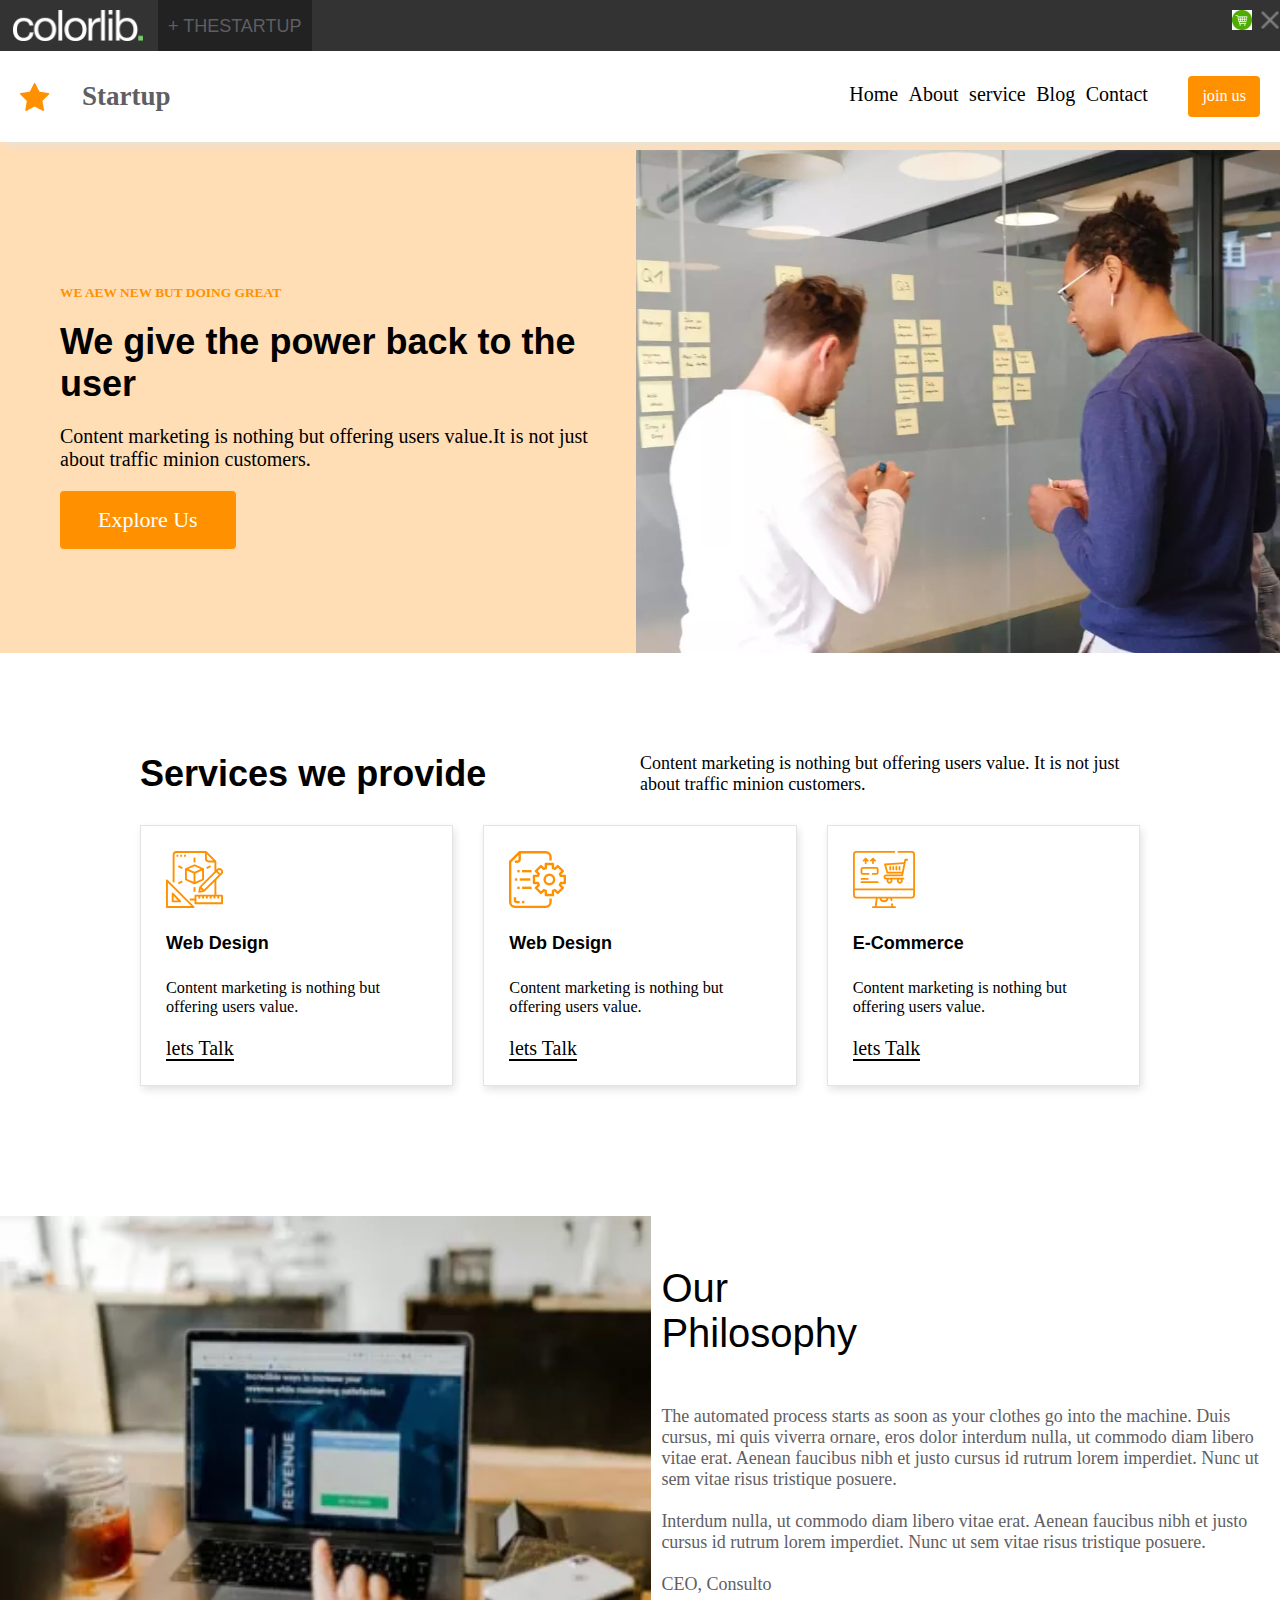
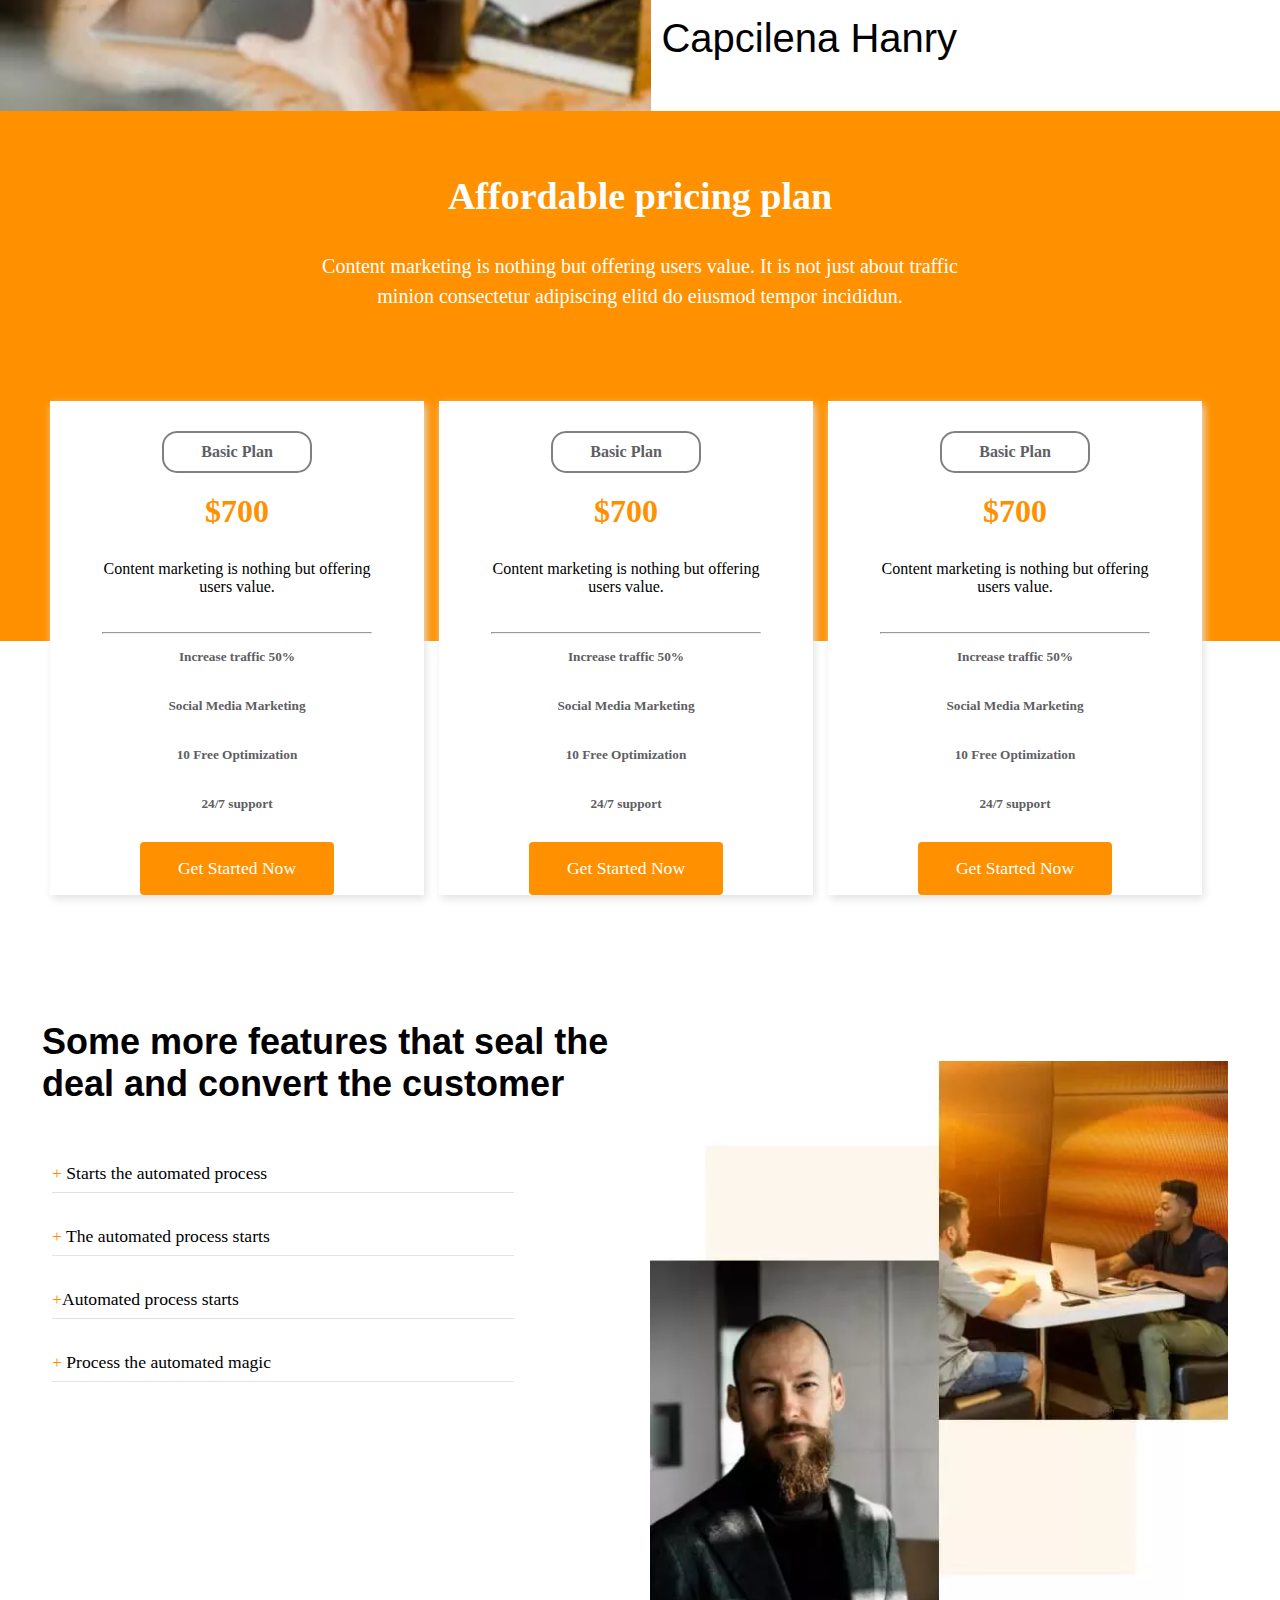
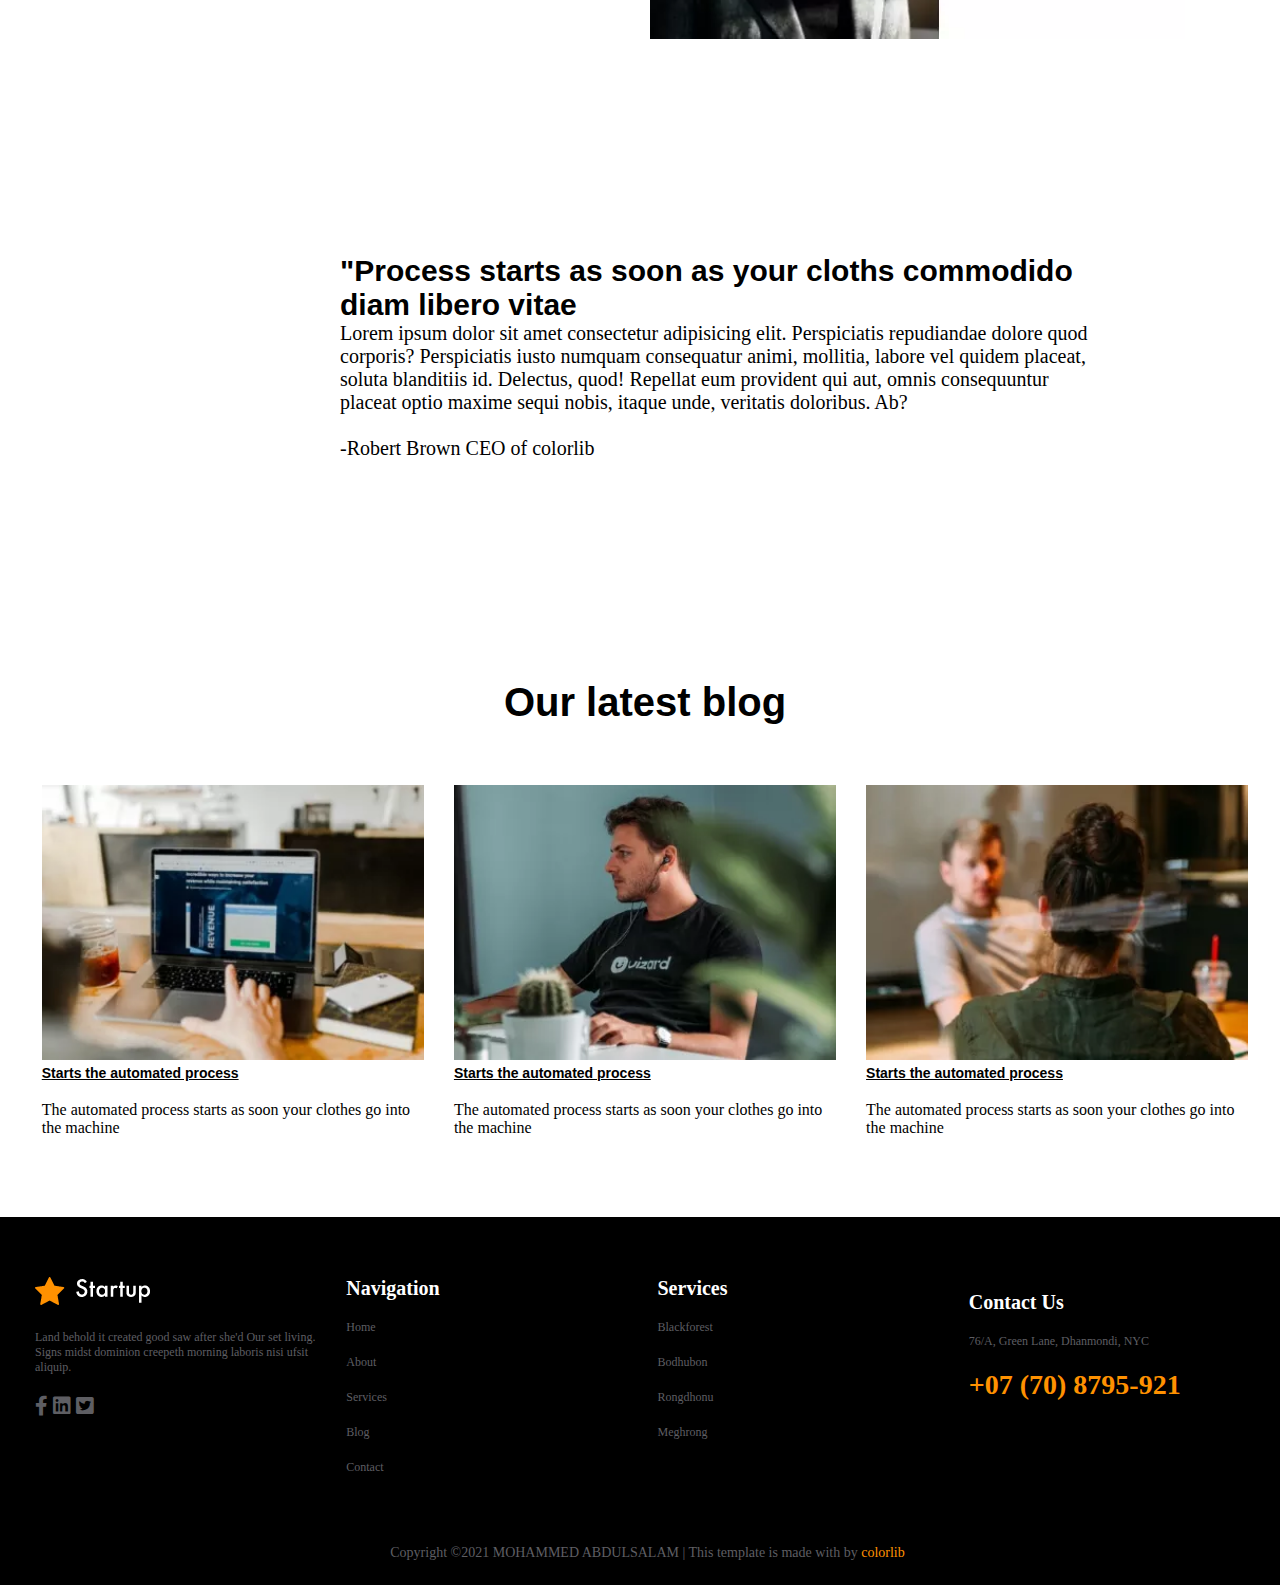
==== index.html @ 3157c99e "Add files via upload" ====
<!DOCTYPE html>
<html lang="en">
<head>
    <meta charset="UTF-8">
    <meta name="viewport" content="width=device-width, initial-scale=1.0">
    <link rel="stylesheet" href="https://cdnjs.cloudflare.com/ajax/libs/font-awesome/4.7.0/css/font-awesome.min.css">

   <link rel="stylesheet" href="https://cdnjs.cloudflare.com/ajax/libs/font-awesome/5.15.3/css/all.min.css" />
    <link rel="stylesheet" href="style.css">
    <link rel="stylesheet" href="style2.css">
    <link rel="stylesheet" href="style3.css">
    <link rel="stylesheet" href="style4.css">
    <title>colorlib</title>
</head>
<body>
    <nav>
        <div class="nav-1">
            <div class="colourlib flex">
                <img src="./colourlib.webp" width="30%" alt="">
                <div class="startup">
                    <a href="#">+  THESTARTUP</a>
                </div>
            </div>

            <div class="exit-div">
                <div class="shop">
                    <img src="./cart3.png" width="20px" alt="">
                </div>
                <div class="exit">
                    <img src="./icon-close.png" alt="">
                </div>
            </div>
        </div>
        <div class="nav-2">
            <div class="star-nav">
                <div class="star-nav-logo">
                    <img src="./star.webp" alt="">
                    <h2>Startup</h2>
                </div>
                <div>
                    <ul>
                        <li><a href="#home">Home</a></li>
                        <li><a href="#about">About</a></li>
                        <li><a href="#service">service</a></li>
                        <li><a href="#blog">Blog</a></li>
                        <li><a href="#contact">Contact</a></li>
                        <li><a href="#" class="button">join us</a></li>
                    </ul>
                </div>

            </div>
            
        </div>
        <div class="menu-flex">
            <div></div>
            <div class="menu">
                <div class="menu-nav"><h4>MENU</h4></div>
                <div class="logo-menu">
                    <div></div>
                    <div></div>
                    <div></div>
                </div>
            </div>
        </div>
    </nav>
    <section id="home">
        <div class="welcome">
            <div class="welcome-text">
                <h6>WE AEW NEW BUT DOING GREAT</h6>
                <div> 
                    <h3>We give the power back to the user</h3>
                    <p>Content marketing is nothing but offering users value.It is not just about traffic minion customers.</p>
                    <a href="#" class="button">Explore Us</a>
                </div>
            </div>
            <div class="welcome-img">
                <img src="./the first guy img.webp" width="100%" alt="img">
            </div>
        </div>
    </section>

    <section id="service">
        <div class="service-text flex">
            <h3>Services we provide</h3>
            <p>Content marketing is nothing but offering users value. It is not just about traffic minion customers.</p>
        </div>
        <div class="service grid">
            <div class="service-grid-item">
                <img src="./services1.svg" alt="">
                <h3>Web Design</h3>
                <p>Content marketing is nothing but offering users value.</p>
                <a href="#" class="grid-button">
                    lets Talk
                </a>
            </div>
            <div class="service-grid-item">
                <img src="./services2.svg" alt="">
                <h3>Web Design</h3>
                <p>Content marketing is nothing but offering users value.</p>
                <a href="#" class="grid-button">
                    lets Talk
                </a>
            </div>
            <div class="service-grid-item">
                <img src="./services3.svg" alt="">
                <h3>E-Commerce</h3>
                <p>Content marketing is nothing but offering users value.</p>
                <a href="#" class="grid-button">
                    lets Talk
                </a>
            </div>
        </div>
    </section>
    <div class="ourp">
        <div class="ourp">
            <img src="./philosophy.webp" alt="ourp pic">
        </div>
        <div class="ourp-text">
            <h3>Our <br> Philosophy</h3>
            <p>The automated process starts as soon as your clothes go into the machine. Duis cursus, mi quis viverra ornare, eros dolor interdum nulla, ut commodo diam libero vitae erat. Aenean faucibus nibh et justo cursus id rutrum lorem imperdiet. Nunc ut sem vitae risus tristique posuere.
            <br>
            <br>
            Interdum nulla, ut commodo diam libero vitae erat. Aenean faucibus nibh et justo cursus id rutrum lorem imperdiet. Nunc ut sem vitae risus tristique posuere.
            <br>
            <br>
            CEO, Consulto
            <br>
            <br>
            </p>
            <h3>Capcilena Hanry</h3>
        </div>
    </div>
    <div class="affordable">
        <div class="affordable-text">
            <h4>
                Affordable pricing plan
            </h4>
            <p>
                Content marketing is nothing but offering users value. It is not just about traffic minion consectetur adipiscing elitd do eiusmod tempor incididun.
            </p>
        </div>

        <div class="basicplan-absolute">
        
            <div class="basicplan">
                <div class="basicplan-text">
                    
                    <h4>Basic Plan</h4>
                    <h1>$700</h1>
                    <p>Content marketing is nothing but offering users value.</p>
                    <br>
                    <br>
                    <hr>
                    <h5>Increase traffic 50%</h5>
                    <br>
                    <h5>Social Media Marketing</h5>
                    <br>
                    <h5>10 Free Optimization</h5>
                    <br>
                    <h5>24/7 support</h5>
                    <a href="" class="basicplan-button">Get Started Now</a>
                </div>
            </div>
            <div class="basicplan">
                <div class="basicplan-text">
                    
                    <h4>Basic Plan</h4>
                    <h1>$700</h1>
                    <p>Content marketing is nothing but offering users value.</p>
                    <br>
                    <br>
                    <hr>
                    <h5>Increase traffic 50%</h5>
                    <br>
                    <h5>Social Media Marketing</h5>
                    <br>
                    <h5>10 Free Optimization</h5>
                    <br>
                    <h5>24/7 support</h5>
                    <a href="" class="basicplan-button">Get Started Now</a>
                </div>
            </div>
            <div class="basicplan">
                <div class="basicplan-text">
                    
                    <h4>Basic Plan</h4>
                    <h1>$700</h1>
                    <p>Content marketing is nothing but offering users value.</p>
                    <br>
                    <br>
                    <hr>
                    <h5>Increase traffic 50%</h5>
                    <br>
                    <h5>Social Media Marketing</h5>
                    <br>
                    <h5>10 Free Optimization</h5>
                    <br>
                    <h5>24/7 support</h5>
                    <a href="" class="basicplan-button">Get Started Now</a>
                </div>
            </div>
        </div>
    </div>
    <div class="feat">

        <div class="feat-text">
            <h3>Some more features that seal the deal and convert the customer</h3>
            <div class="a">
                
                <a href=""><span>+</span> Starts the automated process</a>
                <br>
                <a href=""><span>+</span> The automated process starts</a>
                <br>
                <a href=""><span>+</span>Automated process starts</a>
                <br>
                <a href=""><span>+</span> Process the automated magic</a>

            </div>
        </div>

        <div class="feat-img">
            <img src="./xabout2.jpg.pagespeed.ic.M38VMlRxNJ.webp" width="100%" alt="">
        </div>
    </div>
    <div class="background-img">
        <div class="background-img-text">

            <div>
                <h3>"Process starts as soon as your cloths commodido diam libero vitae</h3>
                <p>Lorem ipsum dolor sit amet consectetur adipisicing elit. Perspiciatis repudiandae dolore quod corporis? Perspiciatis iusto numquam consequatur animi, mollitia, labore vel quidem placeat, soluta blanditiis id. Delectus, quod! Repellat eum provident qui aut, omnis consequuntur placeat optio maxime sequi nobis, itaque unde, veritatis doloribus. Ab?</p>
                <br>
                <p>-Robert Brown CEO of colorlib</p>
            </div>
        </div>
    </div>
    <section id="blog">
        <div class="blog-text">
            <h3>Our latest blog</h3>
        </div>
        
        
        <div class="blog-contain">
            <div class="blog-contain-text">
                <div class="blog-contain-img">
                    <img src="./philosophy.webp" width="100%" alt="">
                </div>
                <h3>Starts the automated process</h3>
                <p>The automated process starts as soon your clothes go into the machine </p>
              
            </div>
            <div class="blog-img-text-2">
                <div class="blog-contain-img">
                    <img src="./guy on laptop.webp" width="100%" alt="">
                </div> 
                <h3>Starts the automated process</h3>
                <p>The automated process starts as soon your clothes go into the machine </p>
            </div>
            <div class="blog-img-text-3">
                <img src="./guy and girl having a conversation.webp" width="100%" alt="">
                <h3>Starts the automated process</h3>
                <p>The automated process starts as soon your clothes go into the machine </p>
                
            </div>
        </div>
    </section>
    <footer id="contact">
        <div class="footer-div  gridd">
            <div class="footer-div-text">
                <img src="./star.webp" alt="">
                <p>Land behold it created good saw after she'd Our set living. Signs midst dominion creepeth morning laboris nisi ufsit aliquip.</p>
                <div class="icons flex">
                    <i class="fab fa-facebook-f"></i>
                    <i class="fab fa-linkedin"></i>
                    <i class="fab fa-twitter-square"></i>
                </div>
            </div>
            <div class="navigation">
                <h5>Navigation</h5>
                <p>Home</p>
                <p>About</p>
                <p>Services</p>
                <p>Blog</p>
                <p>Contact</p>
            </div>
            <div class="servicee">
                <h5>Services</h5>
                <p>Blackforest</p>
                <p>Bodhubon</p>                    <p>Rongdhonu</p>
                <p>Meghrong</p>
            </div>
            <div class="contact">
                <h5>Contact Us</h5>
                <p>76/A, Green Lane, Dhanmondi, NYC</p>
                <h4>+07 (70) 8795-921</h4>
            </div>
        </div>
        <div class="copyright">
            <p>Copyright ©2021 MOHAMMED ABDULSALAM | This template is made with  by <span>colorlib</span></p>
        </div>
      
    </footer>
</body>
</html>
---- style.css ----
*{
    box-sizing: border-box;
    margin: 0;
}

/*variable*/
:root{
    --primary:#FF9100;
    --secondary:#5E5E63 ;
    
    /**/
}

/*reset*/

ul{
    margin: 0;
    padding: 0;
    list-style-type: none;
}

li{
     display: none;
     
}


body,p,a{
    font-size: 17px;
    margin: 0;
    padding: 0;
    padding: 0;
    text-decoration: none;
}

/*base style*/

.button,.basicplan-button{
    font-size: 1.3em;
    background-color: var(--primary);
    border: 2px solid var(--primary);
    border-radius: 4px;
    color: #FFFFFF;
    display: inline-block;
    padding: 8px 16px;
}


.grid-button{
    background-color: none;
    border-bottom: 2px solid black;
}

/*font*/
h1,h2,h4,h5{
    color: var(--secondary);
    font-weight: bold;
}


h1{
    color: var(--primary);
    margin: 20px 0;
}

h3{
    font-size: 1.3em;
    font-family: "Josefin Sans",sans-serif;
    font-weight: bold;
    color: #000;
    font-style: normal;
}

h6{
    color: var(--primary);
}




nav{
    position: fixed;
    width: 100%;
    z-index: 100;
    
}

.nav-1 .flex .startup{
    display: none;
}

.nav-1 .flex{
    margin: 0px 8px;
}

nav{
    box-shadow: 4px 8px 8px #E3E3E3;
}


.nav-1{
    background-color: #333333;
    display: flex;
    justify-content: space-between;

}

.nav-1 .flex img{
    margin:8px 5px;
    width: 130px;
}

.exit-div{
    display: flex;
    margin-top: 10px;
}

.exit-div .exit{
    margin-left: 8px;
}

.star-nav{
    display: flex;
    justify-content: space-between;
    margin-bottom: -6px;
    padding: 9px 6px;
}

.star-nav-logo{
    display: flex;
}

.star-nav-logo h2{
    margin-left: -3em;
}


.nav-2{
    background-color: white;
}



.menu-flex{
    display: flex;
    justify-content: space-between;
    background-color:#4C4C4C;
    padding: 10px 0;
}

.menu{
    display: flex;
    background-color: black;
    padding: 10px;
}

.menu-nav h4,.logo-menu{
    color: white;
}


.logo-menu div{
    background-color: white;
    margin: 4px 8px;
    width: 20px;
    padding: 1px 0;

}


/*HOMEEEE*/
#home{
    padding-top: 140px;
    background-color: #FFDDB5;
}


.welcome{
    padding: 40px 0 100px 40px ;
    
}

.welcome-text{
    width: 80%;
}

.welcome-text div{
    width: 100%;
    margin: auto;
}


@keyframes swipe{
    from{
        transform: translateY(100px);
    }
    to{
        transform: translateY(0);
    }
}


@keyframes swipee{
    from{
        transform: translateY(180px);
    }
    to{
        transform: translateY(0);
    }
}


@keyframes swipeee{
    from{
        transform: translateY(180px);
    }
    to{
        transform: translateY(0);
    }
}


.welcome-text h3{
    animation-name: swipe;
    animation-duration: 1s;
    animation-timing-function: ease-out;
}


.welcome-text p{
    animation-name: swipee;
    animation-duration: 1s;
    animation-delay: 0.2s;
    animation-timing-function: ease-out;
    animation-fill-mode: backwards;
    margin-top: 20px;
}

.welcome-text div a{
    animation-name: swipeee;
    animation-duration: 2s;
    animation-delay: 0.3s;
    animation-timing-function: ease-out;
    animation-fill-mode: backwards;
}


.welcome-text h6{
    margin-bottom: 0;
}

.welcome-text h3 ,.welcome-text p,.welcome-text a{
    margin-top: 20px;
}


.welcome img{
    display: none;
   
}




/*SERVICEEEE*/
#service{
    width: 95%;
    margin: auto;
    padding: 70px 0;
}

.service-text p{
    margin-top: 25px;
}

.service{
    display: grid;
    grid-template-columns: 1fr;
    gap: 30px;
    margin: 30px 0;
}

.service-grid-item{
    padding: 25px;
    box-shadow: 2px 4px 8px #E3E3E3;
}

.service-grid-item img{
    margin-bottom: 0;
}

.service-grid-item h3{
    margin-top: 20px;
}




span{
    color: var(--primary);
}

.service-grid-item h3:hover{
    color: var(--primary);
    cursor: pointer;
    width: 50%;
}

.service-grid-item p{
    margin-top: 25px;
    margin-bottom: 20px;
}

.grid-button {
    margin-top: 25px;
    cursor: pointer;
}


.grid-button:hover{
    color: var(--primary);
    border-color: var(--primary);
    font-size: 23px;
}





/*philosopyyyy*/

.ourp{
    width:100%;
}

.ourp img{
    width: 100%;
}

.ourp-text{
    padding: 50px 10px;
}

.ourp-text h3{
    margin-bottom: 0;

}

.ourp-text p{
    font-size: 0.9em;
    margin-top: 50px;
    color: var(--secondary);
}


/*Affordableeee*/

.affordable{
    position: relative;
    width: 100%;
}

.affordable-text{
    color: white;
    background-color: var(--primary);
    padding: 70px 10px 350px 10px;
    margin-bottom:1400px;
}

.affordable-text h4{
    color: white;
    margin-bottom: 0;
    font-size: 1.3em;
}

.affordable-text p{
    font-size: 1em;
    margin-top: 25px;
}


.basicplan-absolute{
    position: absolute;
    top: 250px;
    display: grid;
    grid-template-columns: 1fr;
    gap: 70px;
    width: 100%;
}

hr{
    width: 90%;
    margin: auto;
}

.basicplan{
    background-color: white;
    width: 97%;
    margin: auto;
    box-shadow: 2px 4px 8px #E3E3E3;
}

.basicplan-text{
    width: 90%;
    margin: auto;
    text-align: center;
}

.basicplan-text h4{
    padding: 5px 0;
    border: 2px solid gray;
    border-radius: 15px;
    width: 40%;
    margin: auto;
    margin-top: 30px;
}

.basicplan-text h2,.basicplan-text p{
    margin-top: 30px;
}

.basicplan-text h5{
    margin-top: 15px;
}

.basicplan-text a{
    margin-top: 30px;
}

/*Featttttt*/


.feat{
    font-size: 1em;
}


.feat-text{

    width: 95%;
    margin: auto;
}

.feat-text .a{
    font-size: 1.1em;
}







.a{
    display: grid;
    grid-template-columns: 1fr;
    margin-top: 50px;
}

.a a{
    box-shadow: 0.2px 1px 0.6px #E3E3E3;
    color: black;
    width: 90%;
    margin: 0 10px;
    padding: 8px 0;
}


.a a:hover{
    color: var(--primary);
    font-size: 0.7em;
    cursor: pointer;
}
.feat-img{
    margin: 50px 0;
}


/*backgroundddd*/



.background-img{
    background-image: url("./philosophy.webp");
    background-attachment: fixed;
    background-repeat: no-repeat;
    background-position: center;
    background-size: cover;
    padding: 30px 20px 40px 30px;
}


.background-img-text{
    background-color: #FFFFFF;
    padding: 30px 20px 40px 10px;
    overflow-x: hidden;
}

.background-img-text div{
    animation-name: background;
    animation-duration: 6s;
    animation-iteration-count: infinite;
    animation-timing-function: linear;
}


@keyframes background{
    from{
        transform: translateX(600px);
    }
    to{
        transform: translateX(-600px);
    }
}



/*blogggg*/
#blog{
    padding: 30px 0 0 10px;
}

.blog-text{
    margin: 30px 0;
}

.blog-contain{
    width: 90%;
    margin: auto;
}

.blog-contain-text{
    margin: 20px 0;
}

.blog-contain-text h3{
    text-decoration: underline;
}

.blog-contain-text p{
    margin: 20px 0;
}
.blog-img-text-2 ,.blog-img-text-3{
    display: none;
}



/*footerrrr*/

footer{
    background-color: black;
    color: var(--secondary);
    padding: 50px 20px 10px 15px;
}

.navigation h5,.servicee h5,.contact h5{
    margin: 40px 0;
    color: white;
    font-size: 1.1em;
}

.footer-div p{
    margin: 30px 0;
}

.navigation p,.servicee p,.contact p,.contact,.copyright{
    margin: 14px 0;
}

.contact h4{
    font-size: 1.4em;
    color: var(--primary);
}

.copyright p{
    font-size: 0.8em;
    text-align: center;
}

.copyright span{
    color: var(--primary);
}
---- style2.css ----
/*Tablet screennnn  (585px)*/
@media screen and (min-width:585px){
    
    *{
        box-sizing: border-box;
        margin: 0;
    }
    
    /*variable*/
    :root{
        --primary:#FF9100;
        --secondary: #5E5E63;
    }
    
    /*reset*/
    body,p,a{
        font-size: 22px;
    }
    
    /*base style*/
    
    .button,.basicplan-button{
        font-size: 0.9em;
        padding: 14px 36px;
    }
    
    .nav-1 .flex .startup{
        display: unset;
        width: 100%;
        padding: 14px 10px;
        align-items: center;
        font-weight: lighter;
        background-color: #222222;
        height: 100%;
        margin-left: 10px;
    }

    .nav-1 .flex .startup a{
        font-family: 'Open Sans',sans-serif;
        color: var(--secondary);
        font-size: 18px;
    }



    .nav-1 .flex{
        display: flex;
        justify-content: space-around;
        align-items: center;
    }




    nav{
        position: fixed;
        width: 100%;
        z-index: 100;
        
    }
    
    
    .nav-1{
        display: flex;
        justify-content: space-between;
    }
    
    .nav-1 img{
        width: 25%;
    }
    
    .star-nav{
    display: flex;
    margin-bottom: -6px;
    padding: 9px 6px;
    }

    .star-nav h2{
    margin-left: -2em;
    }
    
    .exit-div{
        display: flex;
        margin-top: 10px;
    }
    
    .exit-div .exit{
        margin-left: 16px;
    }

    .exit-div .shop img,.exit-div .exit img{
        width: 20px;
    }
    
    .nav-2{
        background-color: white;
    }
    
    
    
    .menu-flex{
        display: flex;
        justify-content: space-between;
        background-color: #4C4C4C;
        padding: 10px 0;
    }
    
    .menu{
        display: flex;
        background-color: black;
        padding: 10px;
    }
    
    .menu-nav h4,.logo-menu{
        color: white;
    }
    
    
    .logo-menu div{
        background-color: white;
        margin: 4px 8px;
        width: 20px;
        padding: 1px 0;
    }
    
    
    /*HOMEEEE*/
    
    #home{
        padding-top: 180px;
    }
    
    
    .welcome{
        padding: 40px 0 100px 40px ;
        
    }
    
    .welcome-text{
        width: 80%;
        margin: auto;
    }
    
    .welcome-text h6{
        margin-bottom: 0;
    }
    
    .welcome-text h3 ,.welcome-text p,.welcome-text a{
        margin-top: 20px;
    }
    
    .welcome-text p{
        margin-top: 20px;
    }
    
    .welcome img{
        display: none;
    }
    
    
    
    
    /*SERVICEEEE*/
    #service{
        font-size: 0.9em;
        width: 88%;
        margin: auto;
        padding: 70px 0;
    }
    
    .service-text p{
        margin-top: 25px;
    }
    
    .service{
        display: grid;
        grid-template-columns: 1fr 1fr;
        margin: 30px 0;
    }
    
    .service-grid-item{
        padding: 10px;
        border: 0.9px solid #E3E3E3;
    }
    
    .service-grid-item img{
        margin-bottom: 0;
    }
    
    .service-grid-item h3{
        font-size: 1em;
        margin-top: 20px;
    }
    
    .service-grid-item p{
        font-size: 0.9em;
        margin-top: 25px;
        margin-bottom: 20px;
    }
    
    .grid-button {
        margin-top: 25px;
    }
    
    
    /*philosopyyyy*/
    
    .ourp{
        width:100%;
    }
    
    .ourp img{
        width: 100%;
    }
    
    .ourp-text{
        padding: 50px 20px;
    }
    
    .ourp-text p{
        font-size: 0.9em;
       
    }
    
    
    /*Affordableeee*/
    .affordable-text{
        text-align: center;
        padding: 70px 40px 350px 40px;
        margin-bottom:1430px;
    }
    
    .affordable-text h4{

        font-size: 1.3em;
    }
    
    .affordable-text p{
        font-size: 1em;
        margin-top: 25px;
    }
    
    
    
    hr{
        width: 90%;
        margin: auto;
    }
    
    .basicplan-absolute{
        left: 35px;
        display: grid;
        grid-template-columns: 1fr;
        width: 80%;
        
    }
    .basicplan{
        
        width: 90%;
        margin: auto;
    
    }
    
    .basicplan-text{
        font-size: 0.8em;
        width: 100%;
        margin: auto;
        text-align: center;
    }
    
    .basicplan-text h4{
        padding: 5px 0;
        border: 2px solid gray;
        border-radius: 15px;
        width: 40%;
        margin: auto;
        margin-top: 30px;
    }
    
    .basicplan-text h2,.basicplan-text p{
        font-size: 1em;
        margin-top: 30px;
    }
    
    .basicplan-text h5{
        margin-top: 15px;
    }
    
    .basicplan-text a{
        margin-top: 30px;
    }
    
    /*Featttttt*/
    
    
    .feat{
        font-size: 1em;
    }
    
    .a{
        display: grid;
        grid-template-columns: 1fr;
    }
    
    .a a{
        font-size: 0.8em;
        width: 60%;
        margin: 0 20px;
        padding: 8px 0;
    }
    
    .feat-img{
        margin: 50px 30px;
        width: 80%;
    }
    
    
    
    /*backgroundddd*/

    .background-img{
        padding: 50px;
    }
    
    
    .background-img-text{
        padding: 40px;
    }

    .background-img-text p{
        font-size: 0.8em;
    }

    
    
    /*blogggg*/
    .blog-text h3{
        width: 50%;
        margin: auto;
    }
    
    .blog-contain{
        margin-top: 40px;
        width: 80%;
        margin: auto;
    }
    
    .blog-contain-text{
        margin: 20px 0;
    }
    
    .blog-contain-text h3{
        font-size: 1em;
        text-decoration: underline;
    }
    
    .blog-contain-text p{
        font-size: 0.8em;
        margin: 20px 0;
    }
    .blog-img-text-2 ,.blog-img-text-3{
        display: none;
    }
    
    
    
    /*footerrrr*/
    
    footer{
        padding: 50px 20px 10px 40px;
    }
    
    .navigation h5,.servicee h5,.contact h5{
        font-size: 1.1em;
        margin: 40px 0;
    }


    footer p{
        font-size: 0.9em;
    }

    .footer-div p{
        margin: 30px 0;
    }

    .footer-div{
        width: 70%;
    } 

    .gridd{
        display: grid;
        grid-template-columns: repeat(4 ,1fr);
    }

    .footer-div-text{
        grid-column: 1/5;
    }

    .navigation{
        grid-column: 1/3;
        grid-row: 2;
    }

   

    .contact{
        grid-column: 1/5;
        grid-row: 3;
    }

    
    .navigation p,.servicee p,.contact p,.contact,.copyright{
        margin: 14px 0;
        
    }
    
    .contact h4{
        font-size: 1.4em;
    }
    
    .copyright p{
        margin-top: 50px;
        font-size: 0.7em;
        width: 100%;
        text-align: unset;
    }    
    


    
}
---- style3.css ----
/*laptopppp (770px)*/
@media screen and (min-width:770px){
    /*reset*/
    body,p,a{
        font-size: 19px;
    }
    
    /*base style*/
    .button,.basicplan-button{
        font-size: 1.3em;
    }
    h3{
        font-size: 1.3em;
    }   

    .nav-1 img{
        width: 16%;
    }
    
    .exit-div{
        display: flex;
        margin-top: 10px;
    }
    
    .exit-div .exit{
        margin-left: 8px;
    }
    
    .menu-flex{
        display: flex;
        justify-content: space-between;
        background-color: #4C4C4C;
        padding: 10px 0;
    }
    
    .menu{
        display: flex;
        background-color: black;
        padding: 10px;
        
    }
    
    .menu-nav h4,.logo-menu{
        color: white;
    }
    
    
    .logo-menu div{
        background-color: white;
        margin: 4px 8px;
        width: 20px;
        padding: 1px 0;
    }
    
    
    /*HOMEEEE*/
    
    #home{
        padding-top: 140px;
        background-color: #FFDDB5;
    }
    
    .welcome{
        padding: 40px 0px 0px 10px;
    }
    
    .welcome-text{
        width: 100%;
        margin: auto;
    }

    
    .welcome-text h6{
        margin-bottom: 0;
    }
    
    .welcome-text h3 ,.welcome-text p,.welcome-text a{
        margin-top: 20px;
    }
    
    .welcome-text p{
        margin-top: 20px;
    }
    
    .welcome-img img{
        display: unset;
        margin-bottom: -5px;
        margin-top: -30px;
        animation-name: slide;
        animation-duration: 0.9s;
        animation-timing-function: ease-out;
    
    }

    .welcome{
        display: flex;
    }


    @keyframes slide{
        from{
            transform: translateX(430px);
        }
        to{
            transform: translateX(0px);
        }
    }



    
    
    
    
    /*SERVICEEEE*/
    #service{
        max-width: 700px;
        width: 90%;
        margin: 30px auto;
        padding: 70px 0;
    }

    .service-text{
        display: flex;
        justify-content:flex-end;
        
    }

    .service-text h3{
        width: 60%;
        font-size: 2.5em;
    }
    
    .service-text p{
        margin-top: 25px;
        width: 45%;
        margin: auto;

    }
    
    .service{
        display: grid;
        grid-template-columns: 1fr 1fr;
        gap: 30px;
        margin: 30px 0;
    }
    
    .service-grid-item{
        padding: 25px;
        border: 0.9px solid #E3E3E3;
    }
    
    .service-grid-item img{
        margin-bottom: 0;
    }
    
    .service-grid-item h3{
        margin-top: 20px;
    }
    
    .service-grid-item p{
        margin-top: 25px;
        margin-bottom: 20px;
    }
    
    .grid-button {
        margin-top: 25px;
    }
    
    
    /*philosopyyyy*/
    
   
    .ourp img{
        width: 100%;
    }
    
    .ourp-text{
        padding: 50px 10px;
        width: 95%;
        margin: auto;
    }
    
    .ourp-text h3{
        margin-bottom: 0;
        font-size: 2.3em;
    
    }
    
    .ourp-text p{
        font-size: 0.9em;
        margin-top: 50px;
        color: var(--secondary);
    }
    
    
    /*Affordableeee*/
   
    .affordable-text{
        line-height: 1.7em;
        text-align: center;
        margin-bottom:1000px;
    }
    
    .affordable-text h4{
        font-size: 2.3em;
        margin-bottom: -40px;
    }
    
    .affordable-text p{
        font-size: 1.1em;
        width: 74%;
        margin: 80px auto;

    }
    
    
    
    hr{
        width: 90%;
        margin: auto;
    }
    
    .basicplan-absolute{
        left: 35px;
        top: 330px;
        display: grid;
        grid-template-columns: 1fr 1fr;
        width: 90%;
        gap: 20px;
    }
      .basicplan{
        width: 100%;
       
    
    }
    
    .basicplan-text{
        font-size: 1em;
        width: 80%;
        margin: auto;
        text-align: center;
    }
    
    .basicplan-text h4{
        padding: 10px 2px;
        border: 2px solid gray;
        border-radius: 15px;
        width: 40%;
        margin: auto;
        margin-top: 30px;
    }
    
    .basicplan-text h2,.basicplan-text p{
        font-size: 1em;
        margin-top: 30px;
    }
    
    .basicplan-text h5{
        margin-top: 15px;
    }
    
    .basicplan-text a{
        margin-top: 30px;
    }
    
    /*feattt*/
    
    .feat{
        width:90%;
        margin: auto;
        font-size: 1.6em;
    }

    
    .feat-text{
        width: 75%;
        margin: 10px;
    }
    
    .a{
        display: grid;
        grid-template-columns: 1fr;
        margin-top: 50px;
    }
    
    .a a{
        font-size: 0.6em;
        width: 60%;
        margin: 0 10px;
        padding: 8px 0;
    }
    
    .feat-img{
        margin: 50px 20px;
    }
    
    
    /*backgroundddd*/
    
    
    .background-img{
        padding: 80px 50px 80px 80px;
    }
    
    
    .background-img-text{
        padding: 50px;
    }

    .background-img-text p{
        font-size: 1.3em;
    }

    
    /*blogggg*/
    .blog-text h3{
        text-align: center;
        font-size: 2em;
        margin: auto;
    }
    
    .blog-contain{
        display: grid;
        grid-template-columns: 1fr 1fr;
        gap: 10px;
        width: 85%;
        margin:40px auto;

    }
    
    .blog-contain-text,.blog-img-text-2{
        margin: 20px 0;
    }
    
    .blog-contain-text h3,.blog-img-text-2 h3{
        font-size: 1em;
        text-decoration: underline;
    }
    
    .blog-contain-text p,.blog-img-text-2 p{
        font-size: 0.8em;
        margin: 20px 0;
    }
    .blog-img-text-2{
        display: unset;
    }
    
    
    /*footerrrr*/    
    footer{
        background-color: black;
        color: var(--secondary);
        padding: 50px 20px 10px 15px;
    }

    
    .navigation h5,.servicee h5,.contact h5{
        font-size: 1.1em;
        margin: 0;
    }


    footer p{
        font-size: 1em;
    }

    .footer-div p{
        margin: 30px 0;
    }

    .footer-div{
        width: 90%;
        margin: 10px auto;
    } 

    .gridd{
        display: grid;
        grid-template-columns: repeat(4 ,1fr);
        gap: 10px;
    }

    .footer-div-text{
        grid-column: 1/3;
    }

    .navigation{
        grid-column: 4/5;
        grid-row: 1;
    }

    .servicee{
        grid-column: 1/2;
        grid-row: 2;
    }

    .contact{
        grid-column: 4/5;
        grid-row: 2;
    }

    .copyright{
        text-align: center;
        font-size: 1.3em;
    }
  
}
---- style4.css ----
@media screen and  (min-width:990px){


/*reset*/
body,p,a{
    font-size: 20px;
}

/*base style*/
.button,.basicplan-button{
    font-size: 1.1em;

}

a{
    color: black;
}

ul{
    margin: 0;
    padding: 0;
    list-style-type: none;
}

li{
     display: inline;
     margin-left: 6px;
}

h3{
    font-size: 1.8em;
}

.menu-flex{
    display: none;
}

.exit-div{
    display: flex;
    margin-top: 10px;
}

.exit-div .exit{
    margin-left: 8px;
}

.star-nav{
    display: flex;
    justify-content: space-between;
    margin-bottom: -6px;
    padding: 25px 20px;
    font-size: 0.9em;
    box-shadow: 9px 5px 0.6;
}

.star-nav-logo{
    display: flex;
    align-items: center;
}

.star-nav-logo h2{
    margin-left: -2em;
}

li{
    color: black;
}

ul .button{
    padding: 9px 12px ;
    font-size: 0.9em;
    margin-left: 30px;
}
    /*homeeee*/
    
    #home{
        padding-top: 140px;
        background-color: #FFDDB5;
    }
    
    .welcome{
        padding: 40px 0px 0px 40px;
    }
    
    .welcome-text{
        width: 70%;
        padding: 20px;
        margin: auto;
    }
    
    .welcome-text h6{
        margin-bottom: 0;
    }
    
    .welcome-text h3 ,.welcome-text p,.welcome-text a{
        margin-top: 20px;
    }
    
    .welcome-text p{
        margin-top: 20px;
    }
    
    .welcome-img img{
        display: unset;
        margin-bottom: -5px;
        margin-top: -30px;
    }

    .welcome{
        display: flex;
    }
    
    
    
    /*serviceeee*/
    #service{
        max-width: 1000px;
        width: 90%;
        margin: 30px auto;
        padding: 70px 0;
    }

    .service-text{
        display: flex;
        justify-content:space-between;
        align-items: center;
        
    }

    .service-text h3{
        width: 50%;
        font-size: 2em;
    }
    
    .service-text p{
        margin-top: 25px;
        width: 50%;
        margin: auto;
        font-size: 1em;
    }
    
    .service{
        display: grid;
        grid-template-columns: 1fr 1fr 1fr;
        gap: 30px;
        margin: 30px 0;
    }
    
    .service-grid-item{
        padding: 25px;
        border: 0.9px solid #E3E3E3;
    }
    
    .service-grid-item img{
        margin-bottom: 0;
    }
    
    .service-grid-item h3{
        margin-top: 20px;
    }
    
    .service-grid-item p{
        margin-top: 25px;
        margin-bottom: 20px;
    }
    
    .grid-button {
        margin-top: 25px;
    }
    
    /*philoosophyy*/


   .ourp{
       display: flex;
   }   
   
    .ourp img{
        width: 100%;
    }
    
    .ourp-text{
        padding: 50px 10px;
        width: 95%;
        margin: auto;
    }
    
    .ourp-text h3{
        margin-bottom: 0;
        font-size: 2em;
        font-weight: lighter;
    
    }
    
    .ourp-text p{
        font-size: 0.9em;
        margin-top: 50px;
        color: var(--secondary);
    }
    






    /*affordablee*/

       
    .affordable-text{
        line-height: 1.5em;
        text-align: center;
        padding: 70px 40px 250px 40px;
        margin-bottom:370px;
    }
    
    .affordable-text h4{
        font-size: 1.9em;
        font-weight: bold;
        margin-bottom: -40px;
    }
    
    .affordable-text p{
        font-size: 1em;
        width: 55%;
        margin: 80px auto;

    }
    

    
    .basicplan-absolute{
        left: 50px;
        top: 290px;

        grid-template-columns: 1fr 1fr 1fr;
        width: 90%;
        gap: 15px;
    }
    .basicplan-text{
        font-size: 0.8em;
        width: 80%;
    }
    
    .basicplan-text h4{
        border-radius: 15px;
        width: 50%;
    }
    
    .basicplan-text h2,.basicplan-text p{
        font-size: 1em;
    }





    /*featreeee*/


     
    .feat{
        display: flex;
        width: 95%;
        margin: auto;
        font-size: 1em;
    }

    .a{
        font-size: 0.9em;
    }
    
 
    .feat-text{
        width: 50%;
    }
    

    .feat-img{
        width: 50%;
    }
    
    
    .a a{
        font-size: 0.8em;
        width: 80%;
        margin: 0 10px;
        padding: 8px 0;
    }




    /*backgrounddd*/
    
    .background-img{
        padding: 30px -30px 30px 160px;
    }
    
    
    .background-img-text{
        padding: 80px;
        width: 80%;
        margin-left:180px ;

    }

    .background-img-text p{
        font-size: 1em;
    }

    .background-img-text h3{
        font-size: 1.5em;
    }



    /*bloggggg*/

    .blog-text h3{
        text-align: center;
        font-size: 2em;
        margin: auto;
    }
    
    .blog-contain{
        display: grid;
        grid-template-columns: 1fr 1fr 1fr;
        gap: 30px;
        width: 95%;
        margin:40px auto;

    }
    
    .blog-contain-text,.blog-img-text-2,.blog-img-text-3{
        margin: 20px 0;
    }
    
    .blog-contain-text h3,.blog-img-text-2 h3,.blog-img-text-3 h3{
        font-size: 0.7em;
        text-decoration: underline;
    }
    
    .blog-contain-text h3:hover,.blog-img-text-2 h3:hover,.blog-img-text-3 h3:hover{
        color: #FF9100;
        cursor: pointer;
    }



    .blog-contain-text p,.blog-img-text-2 p,.blog-img-text-3 p{
        font-size: 0.8em;
        margin: 20px 0;
    }
    .blog-img-text-3{
        display: unset;
    }


    

    /*footttt*/
    footer{
    background-color: black;
    color: var(--secondary);
    padding: 50px 20px 10px 35px;
}


.navigation h5,.servicee h5,.contact h5{
    font-size: 1em;
    margin: 0;
}


footer p{
    font-size: 0.6em;
}

.footer-div p{
    margin: 20px 0;
}

.footer-div{
    width: 100%;
    margin: 10px auto;
} 

.gridd{
    display: grid;
    grid-template-columns: repeat(4 ,1fr);
    gap: 20px;
}

.footer-div-text{
    grid-column: 1/2;
}

.navigation{
    grid-column: 2/3;
    grid-row: 1;
}

.servicee{
    grid-column: 3/4;
    grid-row: 1;
}

.contact{
    grid-column: 4/5;
    grid-row: 1;
}

.copyright{
    text-align: center;
    font-size: 1em;
}

    
}
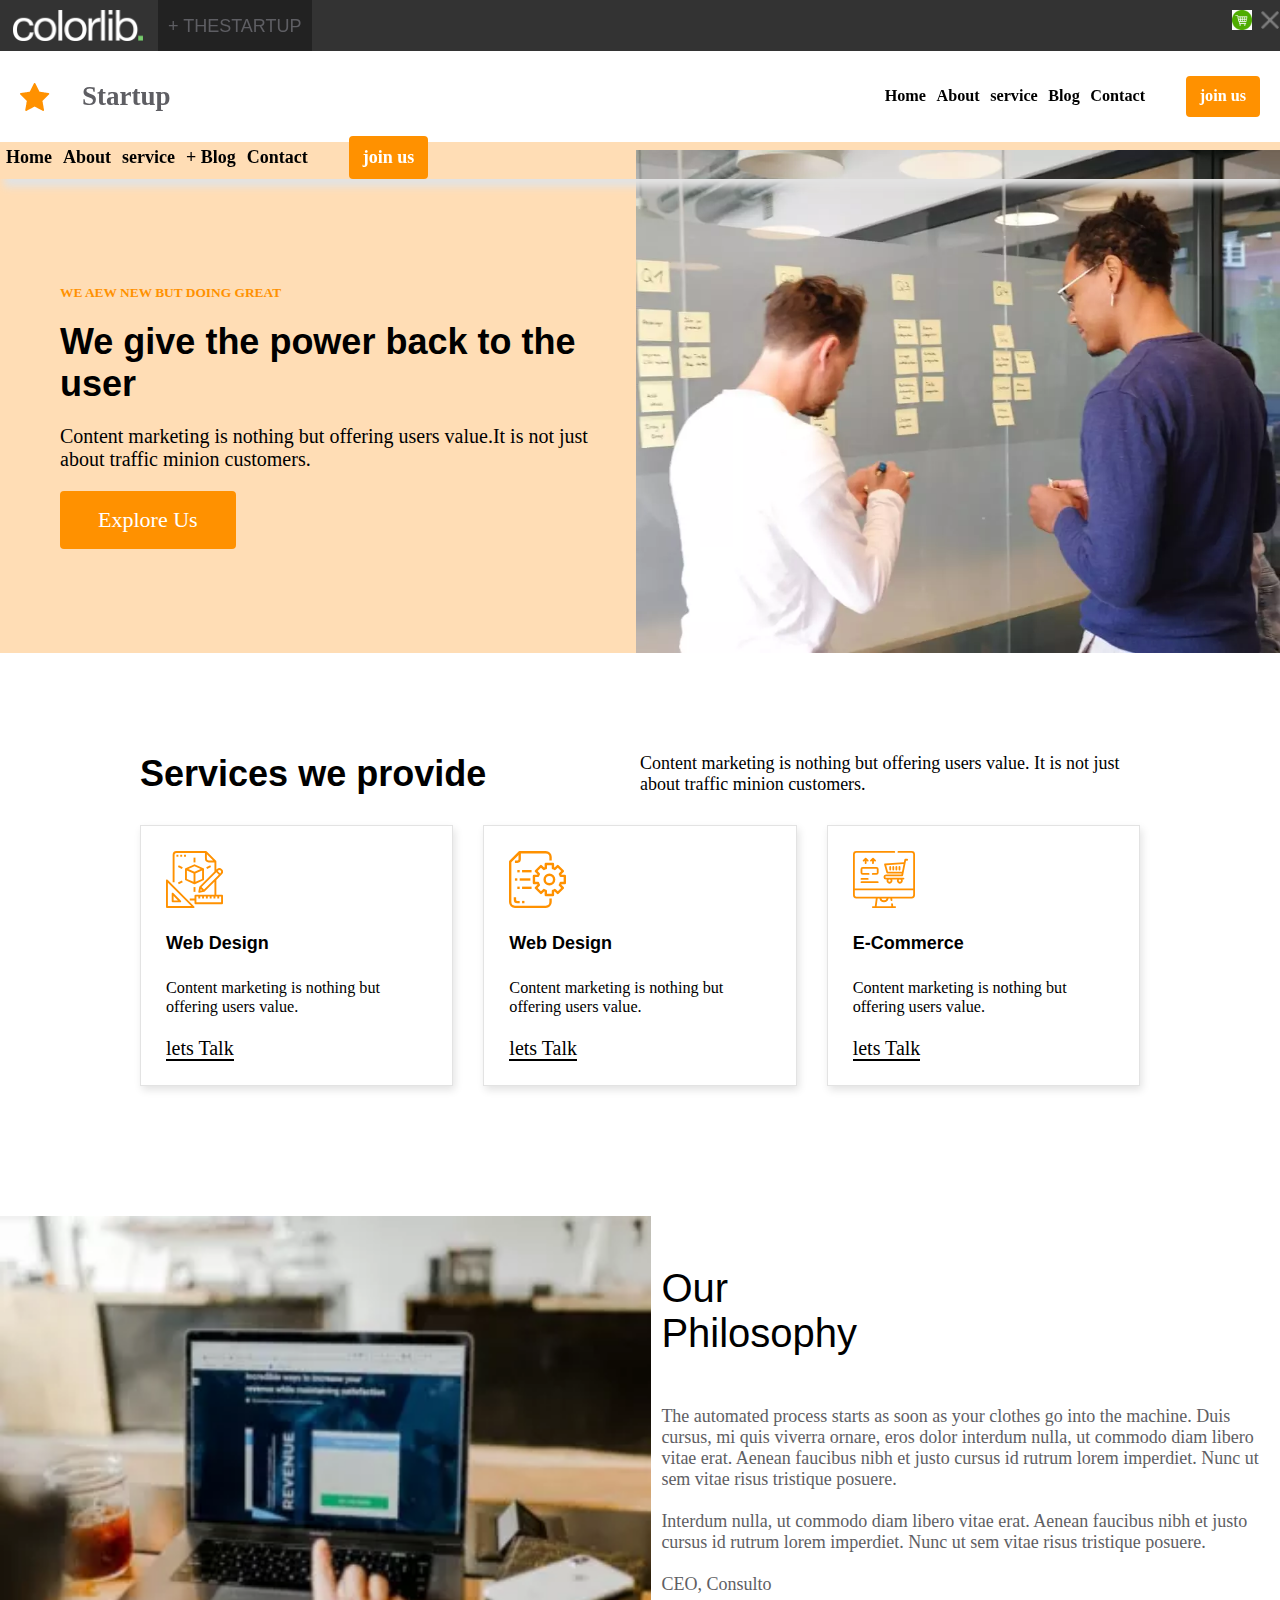
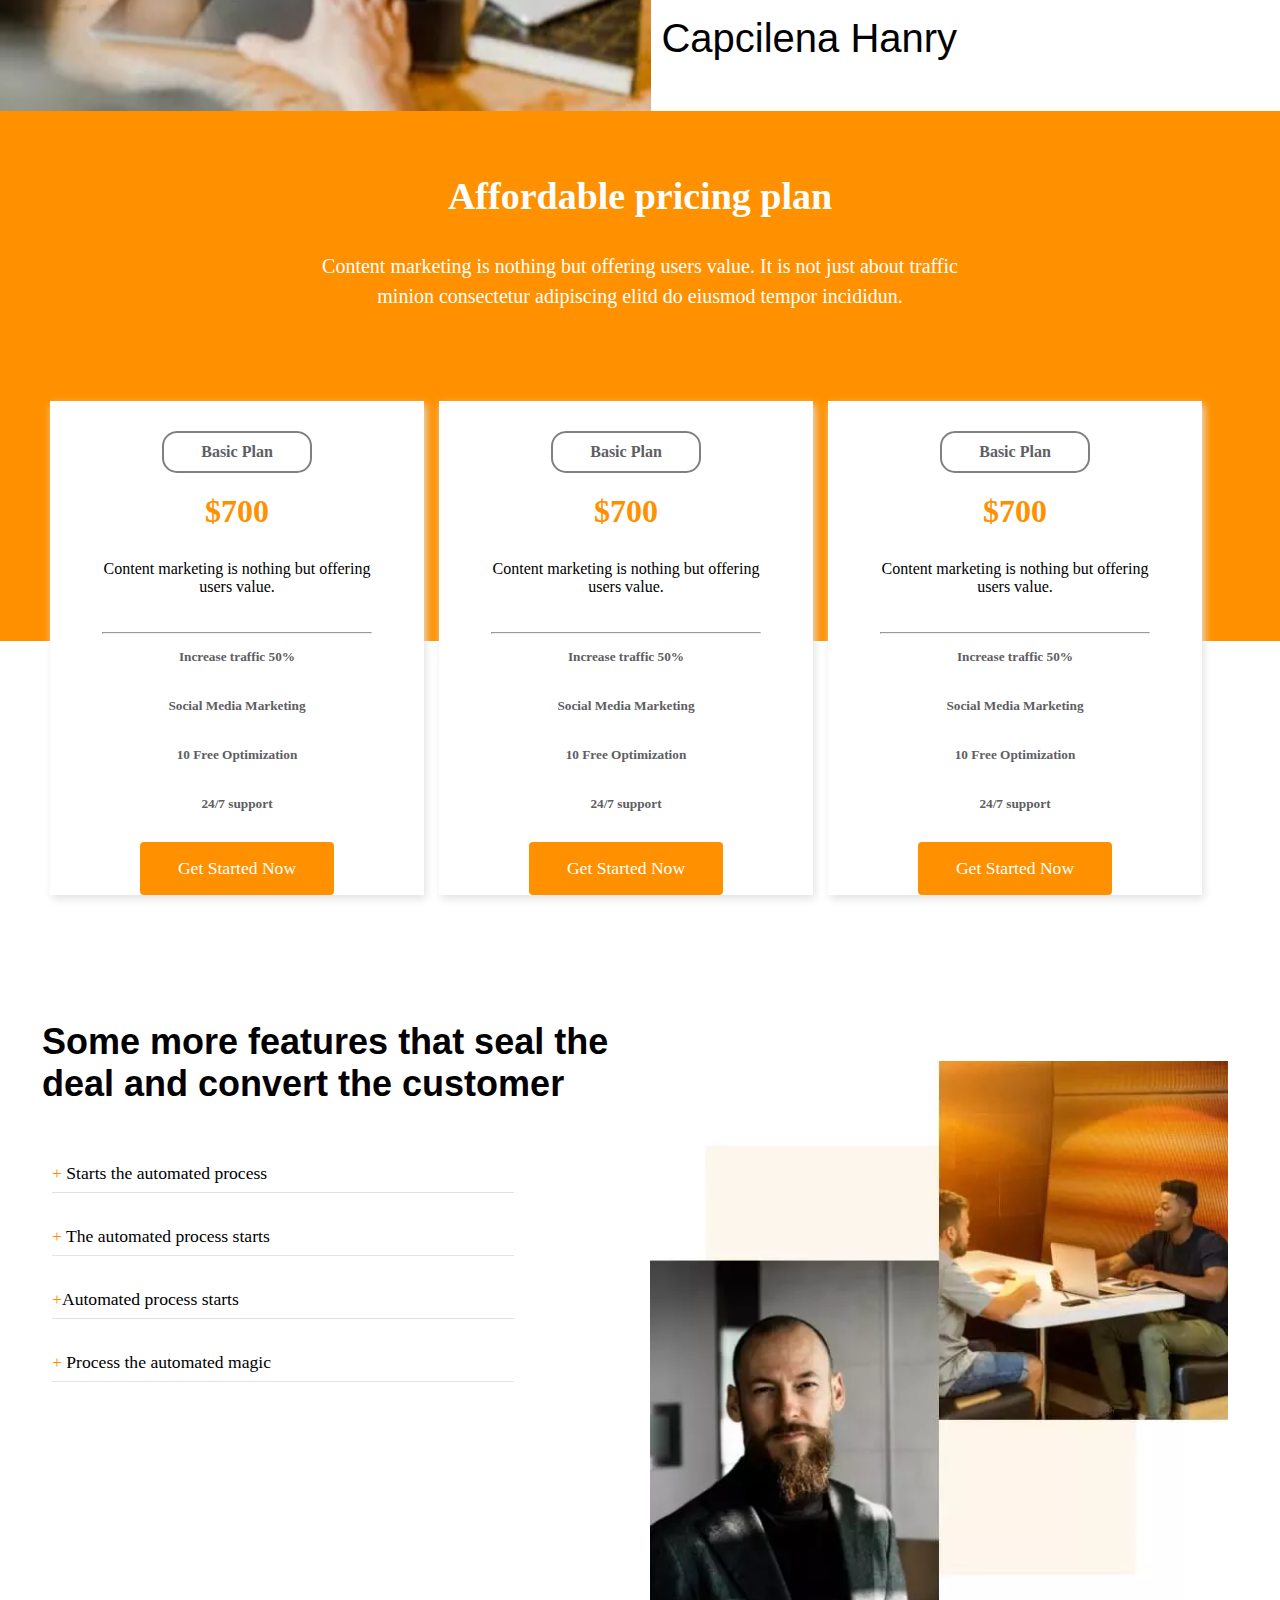
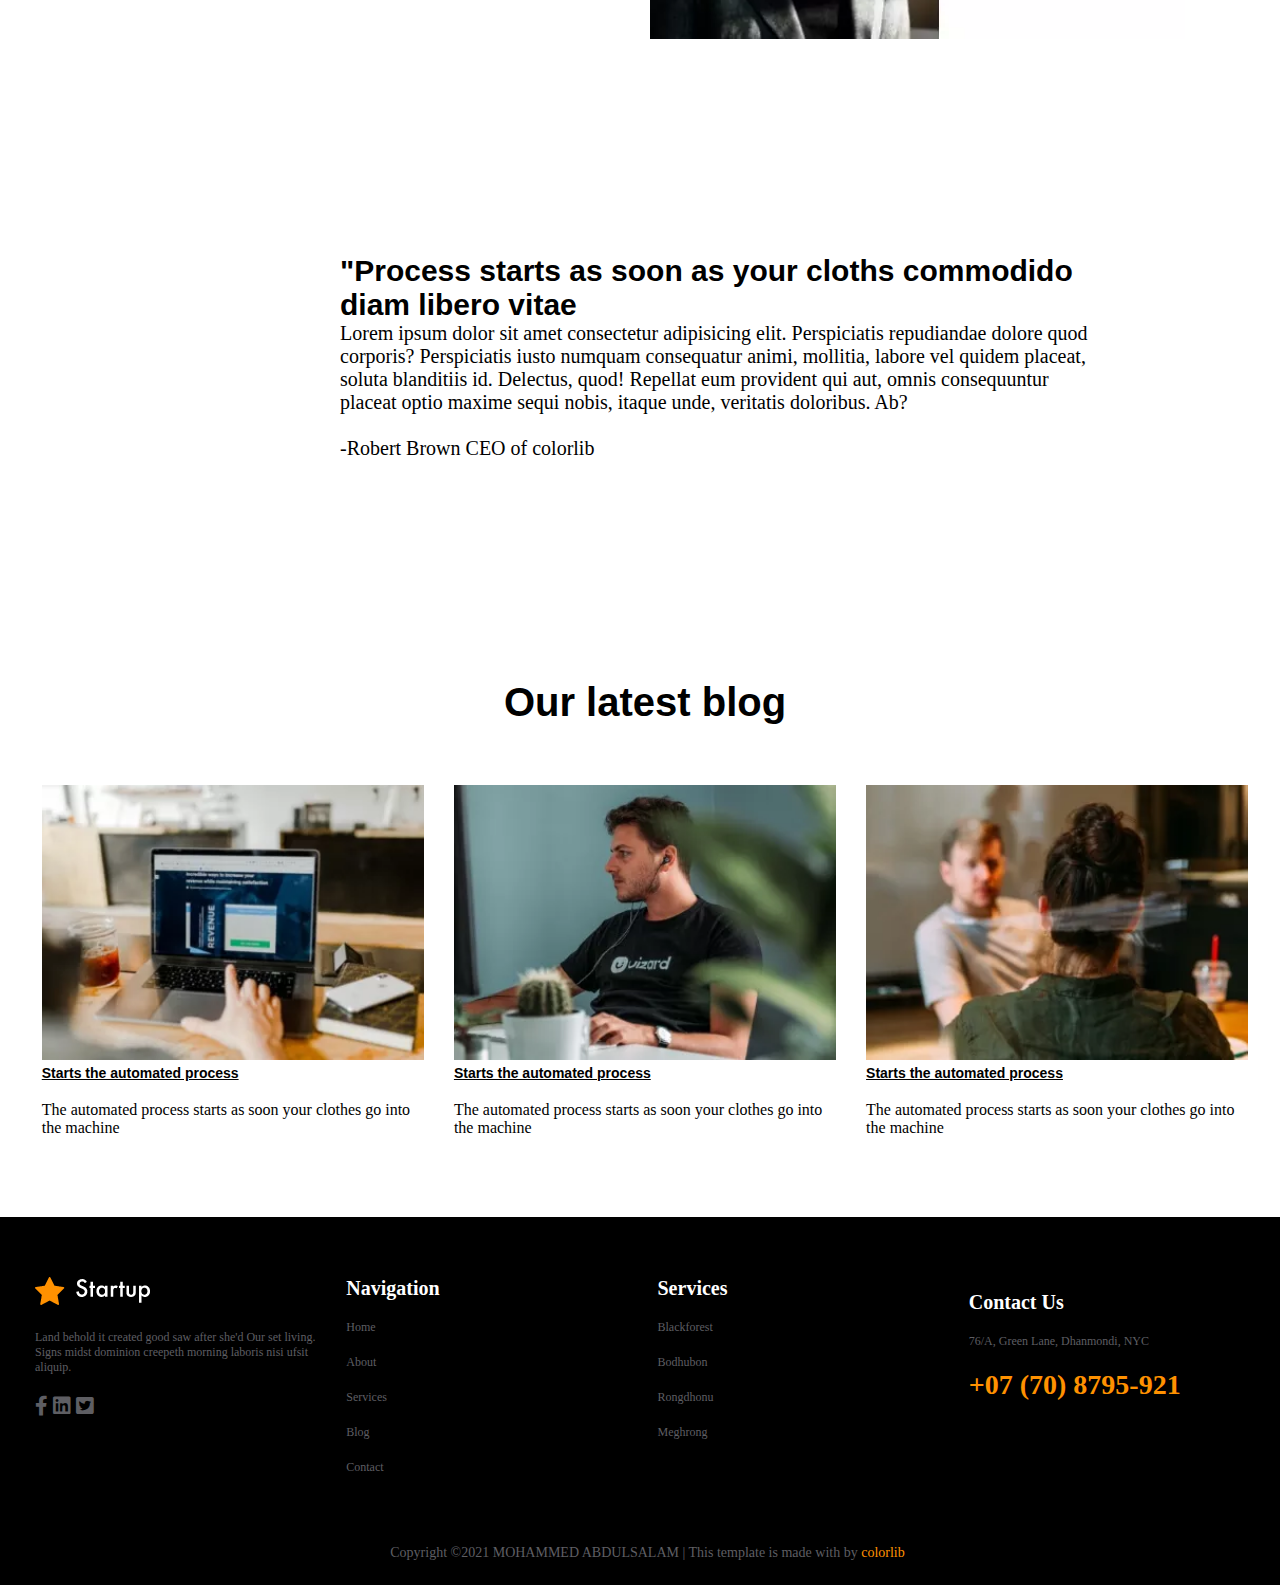
==== commit 8bab2a33: "Update index.html" ====
--- a/index.html
+++ b/index.html
@@ -53,15 +53,26 @@
         </div>
         <div class="menu-flex">
             <div></div>
-            <div class="menu">
+            <div class="menu" onclick="toggle()">
                 <div class="menu-nav"><h4>MENU</h4></div>
-                <div class="logo-menu">
+                <div class="logo-menu" >
                     <div></div>
                     <div></div>
                     <div></div>
                 </div>
             </div>
-        </div>
+
+        </div>
+        <aside class="nav-sidebar">
+            <ul>
+                <li><a href="#home">Home</a></li>
+                <li><a href="#about">About</a></li>
+                <li><a href="#service">service</a></li>
+                <li><a href="#blog">+  Blog</a></li>
+                <li><a href="#contact">Contact</a></li>
+                <li><a href="#" class="button">join us</a></li>
+            </ul>
+        </aside>
     </nav>
     <section id="home">
         <div class="welcome">
@@ -300,4 +311,6 @@
       
     </footer>
 </body>
-</html>+<script src="main.js">
+</script>
+</html>
--- a/style.css
+++ b/style.css
@@ -314,6 +314,7 @@
 .grid-button {
     margin-top: 25px;
     cursor: pointer;
+    color: black;
 }
 
 
--- a/style2.css
+++ b/style2.css
@@ -200,6 +200,7 @@
     
     .grid-button {
         margin-top: 25px;
+        color:black;
     }
     
     
--- a/style4.css
+++ b/style4.css
@@ -66,6 +66,15 @@
     color: black;
 }
 
+ul li a{
+    font-size: 0.9em;
+    font-weight: bold;
+}
+
+ul li a:hover{
+    color:#FF9100;
+}
+
 ul .button{
     padding: 9px 12px ;
     font-size: 0.9em;
@@ -417,4 +426,4 @@
 }
 
     
-}+}
